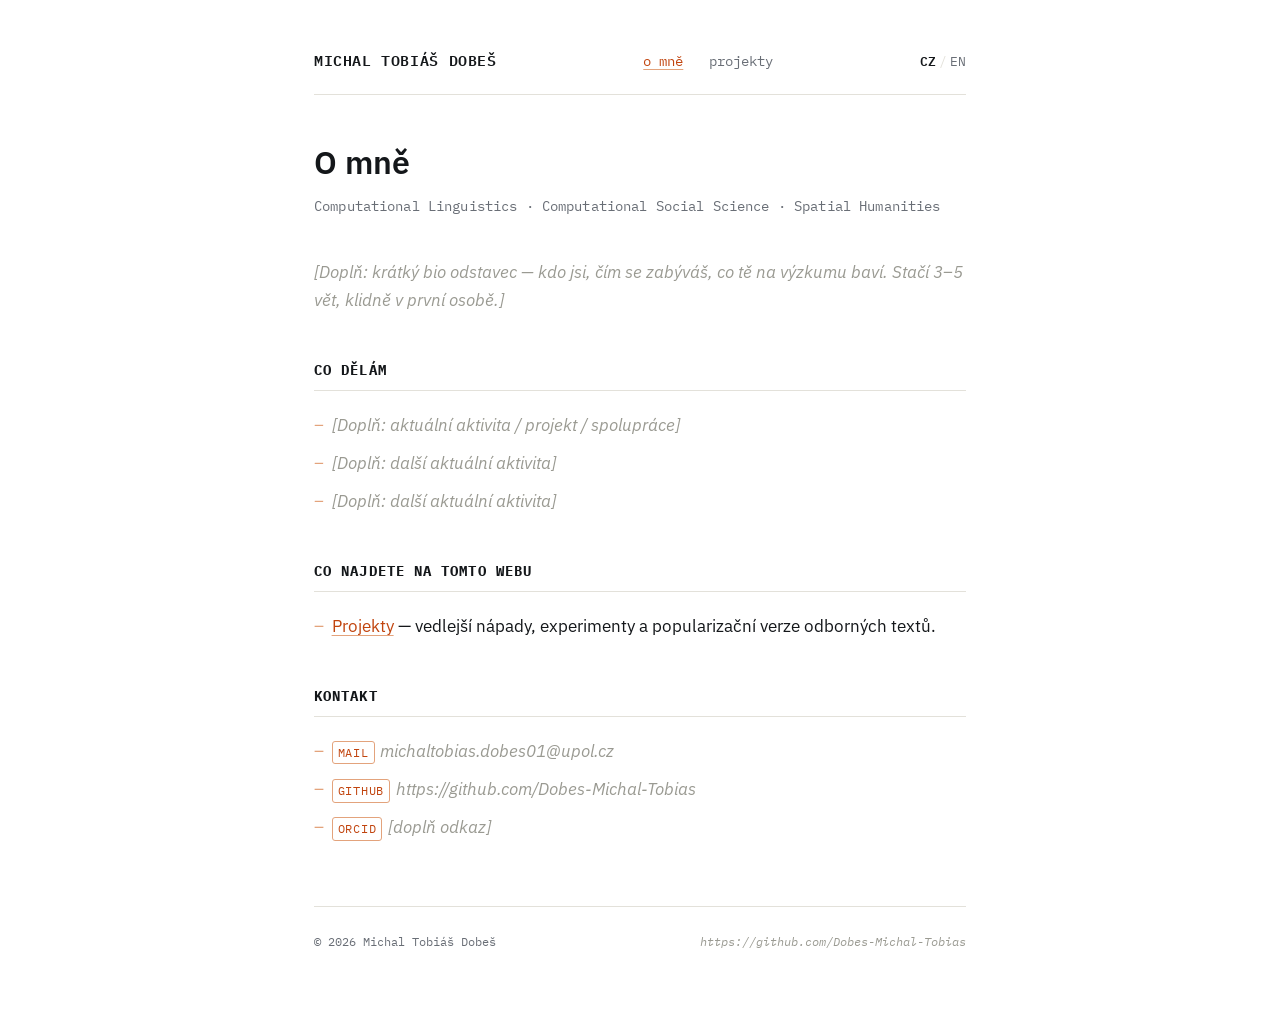
==== index.html @ f181318a "Základ osobního webu: struktura, design systém a stránky projektů Statický CZ/EN web bez frameworku " ====
<!doctype html>
<html lang="cs">
<head>
<meta charset="utf-8">
<meta name="viewport" content="width=device-width, initial-scale=1">
<title>Michal Tobiáš Dobeš</title>
<meta name="description" content="Osobní stránka Michala Tobiáše Dobeše — projekty a texty na pomezí computational linguistics, computational social science a spatial humanities.">
<link rel="alternate" hreflang="en" href="en/index.html">
<link rel="preconnect" href="https://fonts.googleapis.com">
<link rel="preconnect" href="https://fonts.gstatic.com" crossorigin>
<link href="https://fonts.googleapis.com/css2?family=IBM+Plex+Mono:wght@400;500;600&family=IBM+Plex+Sans:wght@400;500;600;700&display=swap" rel="stylesheet">
<link rel="stylesheet" href="styles.css">
</head>
<body>
<div class="wrap">

<header class="site">
  <div class="site-name"><a href="index.html">Michal Tobiáš Dobeš</a></div>
  <nav class="site-nav" aria-label="Hlavní navigace">
    <a href="index.html" aria-current="page">o mně</a>
    <a href="projekty.html">projekty</a>
  </nav>
  <div class="lang-switch">
    <a class="active" href="index.html">CZ</a><span>/</span><a href="en/index.html">EN</a>
  </div>
</header>

<main>
  <h1 class="page-title">O mně</h1>
  <p class="subtitle">Computational Linguistics · Computational Social Science · Spatial Humanities</p>

  <section class="block">
    <p class="placeholder">[Doplň: krátký bio odstavec — kdo jsi, čím se zabýváš, co tě na výzkumu baví. Stačí 3–5 vět, klidně v první osobě.]</p>
  </section>

  <section class="block">
    <h2 class="section-label">co dělám</h2>
    <ul class="plain">
      <li class="placeholder">[Doplň: aktuální aktivita / projekt / spolupráce]</li>
      <li class="placeholder">[Doplň: další aktuální aktivita]</li>
      <li class="placeholder">[Doplň: další aktuální aktivita]</li>
    </ul>
  </section>

  <section class="block">
    <h2 class="section-label">co najdete na tomto webu</h2>
    <ul class="plain">
      <li><a href="projekty.html">Projekty</a> — vedlejší nápady, experimenty a popularizační verze odborných textů.</li>
    </ul>
  </section>

  <section class="block">
    <h2 class="section-label">kontakt</h2>
    <ul class="plain">
      <li><span class="tag">mail</span><span class="placeholder">michaltobias.dobes01@upol.cz</span></li>
      <li><span class="tag">github</span><span class="placeholder">https://github.com/Dobes-Michal-Tobias</span></li>
      <li><span class="tag">orcid</span><span class="placeholder">[doplň odkaz]</span></li>
    </ul>
  </section>
</main>

<footer class="site">
  <span>© 2026 Michal Tobiáš Dobeš</span>
  <span class="placeholder">https://github.com/Dobes-Michal-Tobias</span>
</footer>

</div>
</body>
</html>
---- styles.css ----
/* Michal Tobiáš Dobeš — osobní web
   Token system: bílé pozadí, černý sans text, terakotová akcentní barva, IBM Plex Mono pro štítky/metadata */

:root {
  --bg: #ffffff;
  --ink: #14171a;
  --accent: #c1440e;
  --accent-soft: #e3a37c;
  --muted: #696e76;
  --rule: #e3e1da;
  --placeholder: #9a9a92;
  --max-width: 700px;
  --font-mono: 'IBM Plex Mono', ui-monospace, SFMono-Regular, Menlo, monospace;
  --font-sans: 'IBM Plex Sans', system-ui, -apple-system, sans-serif;
}

* { box-sizing: border-box; }

html { scroll-behavior: smooth; }

body {
  margin: 0;
  background: var(--bg);
  color: var(--ink);
  font-family: var(--font-sans);
  font-size: 1.05rem;
  line-height: 1.7;
  -webkit-font-smoothing: antialiased;
}

a {
  color: var(--accent);
  text-decoration: underline;
  text-decoration-color: var(--accent-soft);
  text-underline-offset: 3px;
}
a:hover { text-decoration-color: var(--accent); }
a:focus-visible, button:focus-visible {
  outline: 2px solid var(--accent);
  outline-offset: 3px;
}

.wrap {
  max-width: var(--max-width);
  margin: 0 auto;
  padding: 3rem 1.5rem 4rem;
}

/* Header */
header.site {
  display: flex;
  justify-content: space-between;
  align-items: baseline;
  flex-wrap: wrap;
  gap: .75rem 1.5rem;
  padding-bottom: 1.25rem;
  border-bottom: 1px solid var(--rule);
  margin-bottom: 2.5rem;
}
.site-name {
  font-family: var(--font-mono);
  font-weight: 600;
  letter-spacing: .04em;
  font-size: .95rem;
  text-transform: uppercase;
}
.site-name a { color: var(--ink); text-decoration: none; }

nav.site-nav { font-family: var(--font-mono); font-size: .85rem; }
nav.site-nav a {
  margin-right: 1.1rem;
  text-decoration: none;
  color: var(--muted);
}
nav.site-nav a:last-child { margin-right: 0; }
nav.site-nav a:hover,
nav.site-nav a[aria-current="page"] {
  color: var(--accent);
  text-decoration: underline;
  text-decoration-color: var(--accent-soft);
}

.lang-switch { font-family: var(--font-mono); font-size: .8rem; }
.lang-switch a { text-decoration: none; color: var(--muted); }
.lang-switch a.active { color: var(--ink); font-weight: 600; }
.lang-switch span { color: var(--rule); margin: 0 .25em; }

/* Page heading block */
.eyebrow {
  font-family: var(--font-mono);
  font-size: .75rem;
  letter-spacing: .08em;
  text-transform: uppercase;
  color: var(--accent);
  margin: 0 0 .35rem;
}
h1.page-title {
  font-family: var(--font-sans);
  font-weight: 600;
  font-size: 2rem;
  margin: 0 0 .35rem;
}
.subtitle {
  font-family: var(--font-mono);
  font-size: .85rem;
  color: var(--muted);
  margin: 0 0 2.5rem;
  letter-spacing: .01em;
}
.subtitle.with-dates { margin-bottom: .5rem; }

.page-dates {
  font-family: var(--font-mono);
  font-size: .75rem;
  color: var(--placeholder);
  margin: 0 0 2.5rem;
}

/* Section blocks */
section.block { margin-bottom: 2.75rem; }
h2.section-label {
  font-family: var(--font-mono);
  font-size: .85rem;
  letter-spacing: .08em;
  text-transform: uppercase;
  color: var(--ink);
  border-bottom: 1px solid var(--rule);
  padding-bottom: .5rem;
  margin: 0 0 1.25rem;
}

ul.plain { list-style: none; padding: 0; margin: 0; }
ul.plain li { position: relative; padding-left: 1.1rem; margin-bottom: .6rem; }
ul.plain li::before { content: "–"; position: absolute; left: 0; color: var(--accent-soft); }

/* NLP-annotation style tag — the page's signature element */
.tag {
  display: inline-block;
  font-family: var(--font-mono);
  font-size: .72rem;
  letter-spacing: .06em;
  text-transform: uppercase;
  color: var(--accent);
  border: 1px solid var(--accent-soft);
  border-radius: 3px;
  padding: .1em .45em;
  margin-right: .5em;
}

/* Entry cards (projects / courses) */
.entry { padding: 1.4rem 0; border-bottom: 1px solid var(--rule); }
.entry:last-child { border-bottom: none; }
.entry-meta { font-family: var(--font-mono); font-size: .78rem; color: var(--muted); margin: 0 0 .5rem; }
.entry-title { font-size: 1.2rem; font-weight: 600; margin: 0 0 .5rem; }
.entry-desc { margin: 0 0 .7rem; }
.entry-link { font-family: var(--font-mono); font-size: .85rem; margin: 0; }

.placeholder { color: var(--placeholder); font-style: italic; }

/* Footer */
footer.site {
  margin-top: 4rem;
  padding-top: 1.5rem;
  border-top: 1px solid var(--rule);
  font-family: var(--font-mono);
  font-size: .78rem;
  color: var(--muted);
  display: flex;
  justify-content: space-between;
  flex-wrap: wrap;
  gap: .5rem 1rem;
}
footer.site a { color: var(--muted); }

@media (max-width: 560px) {
  header.site { flex-direction: column; align-items: flex-start; }
  .wrap { padding: 2rem 1.25rem 3rem; }
  h1.page-title { font-size: 1.6rem; }
}
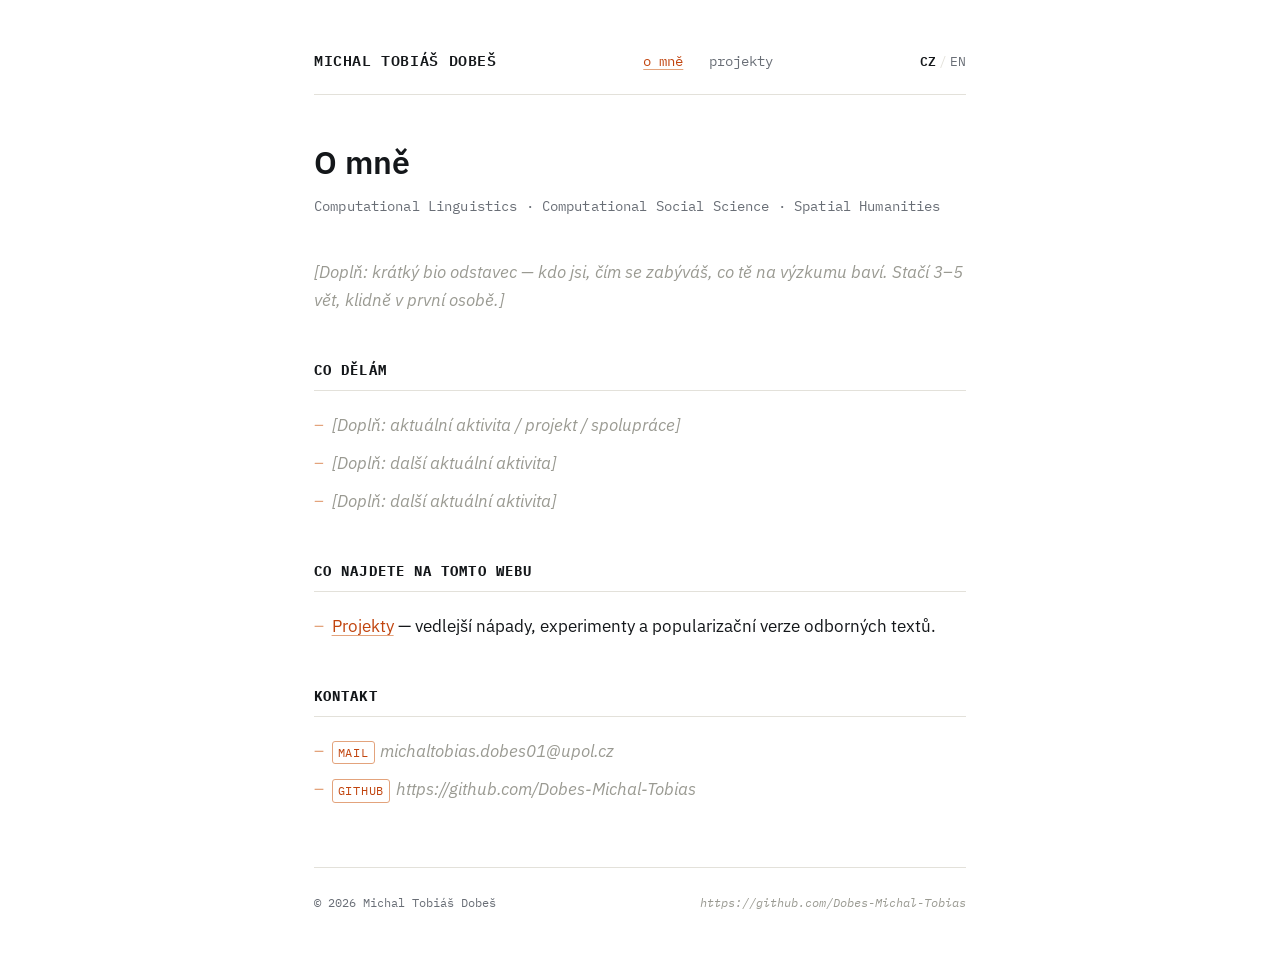
==== commit 0a5abe46: "Odstranění nevyplněného řádku s ORCID z kontaktní sekce Zatím bez ORCID profilu — prázdný placeholde" ====
--- a/index.html
+++ b/index.html
@@ -54,7 +54,6 @@
     <ul class="plain">
       <li><span class="tag">mail</span><span class="placeholder">michaltobias.dobes01@upol.cz</span></li>
       <li><span class="tag">github</span><span class="placeholder">https://github.com/Dobes-Michal-Tobias</span></li>
-      <li><span class="tag">orcid</span><span class="placeholder">[doplň odkaz]</span></li>
     </ul>
   </section>
 </main>
--- a/styles.css
+++ b/styles.css
@@ -147,6 +147,27 @@
   margin-right: .5em;
 }
 
+/* Sort control (project list) */
+.sort-control {
+  font-family: var(--font-mono);
+  font-size: .8rem;
+  color: var(--muted);
+  margin: 0 0 1.5rem;
+}
+.sort-control .sort-btn {
+  font-family: var(--font-mono);
+  font-size: .8rem;
+  background: none;
+  border: none;
+  padding: 0;
+  margin: 0 .15em;
+  cursor: pointer;
+  color: var(--muted);
+}
+.sort-control .sort-btn:hover { color: var(--accent); }
+.sort-control .sort-btn.active { color: var(--ink); font-weight: 600; text-decoration: underline; text-decoration-color: var(--accent-soft); }
+.sort-control .sep { color: var(--rule); }
+
 /* Entry cards (projects / courses) */
 .entry { padding: 1.4rem 0; border-bottom: 1px solid var(--rule); }
 .entry:last-child { border-bottom: none; }
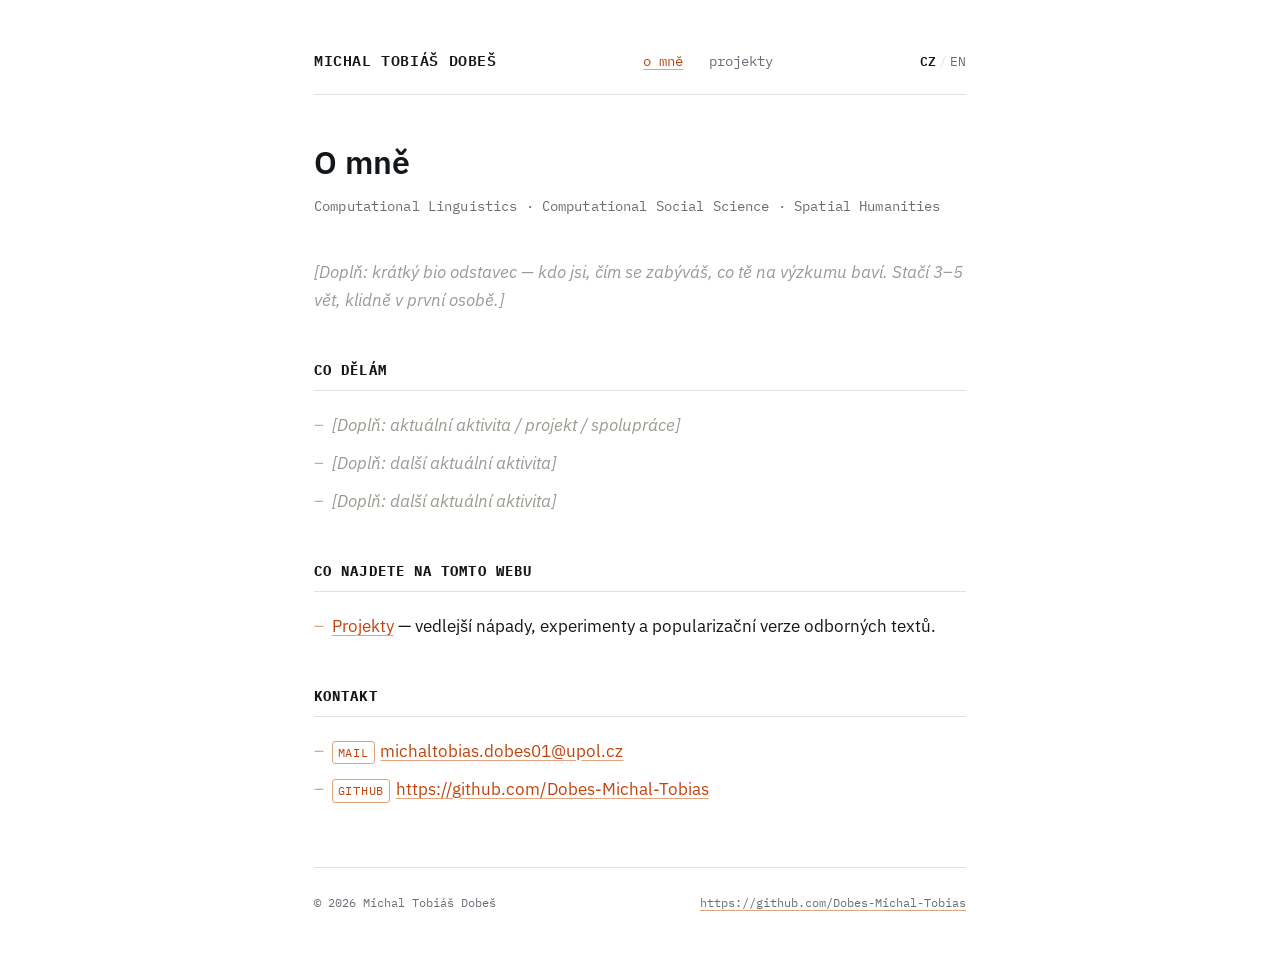
==== commit 75126f87: "Zprovoznění GitHub a e-mailového odkazu v kontaktech a patičce Adresy byly vyplněné, ale zůstávaly j" ====
--- a/index.html
+++ b/index.html
@@ -52,15 +52,15 @@
   <section class="block">
     <h2 class="section-label">kontakt</h2>
     <ul class="plain">
-      <li><span class="tag">mail</span><span class="placeholder">michaltobias.dobes01@upol.cz</span></li>
-      <li><span class="tag">github</span><span class="placeholder">https://github.com/Dobes-Michal-Tobias</span></li>
+      <li><span class="tag">mail</span><a href="mailto:michaltobias.dobes01@upol.cz">michaltobias.dobes01@upol.cz</a></li>
+      <li><span class="tag">github</span><a href="https://github.com/Dobes-Michal-Tobias" target="_blank" rel="noopener noreferrer">https://github.com/Dobes-Michal-Tobias</a></li>
     </ul>
   </section>
 </main>
 
 <footer class="site">
   <span>© 2026 Michal Tobiáš Dobeš</span>
-  <span class="placeholder">https://github.com/Dobes-Michal-Tobias</span>
+  <a href="https://github.com/Dobes-Michal-Tobias" target="_blank" rel="noopener noreferrer">https://github.com/Dobes-Michal-Tobias</a>
 </footer>
 
 </div>
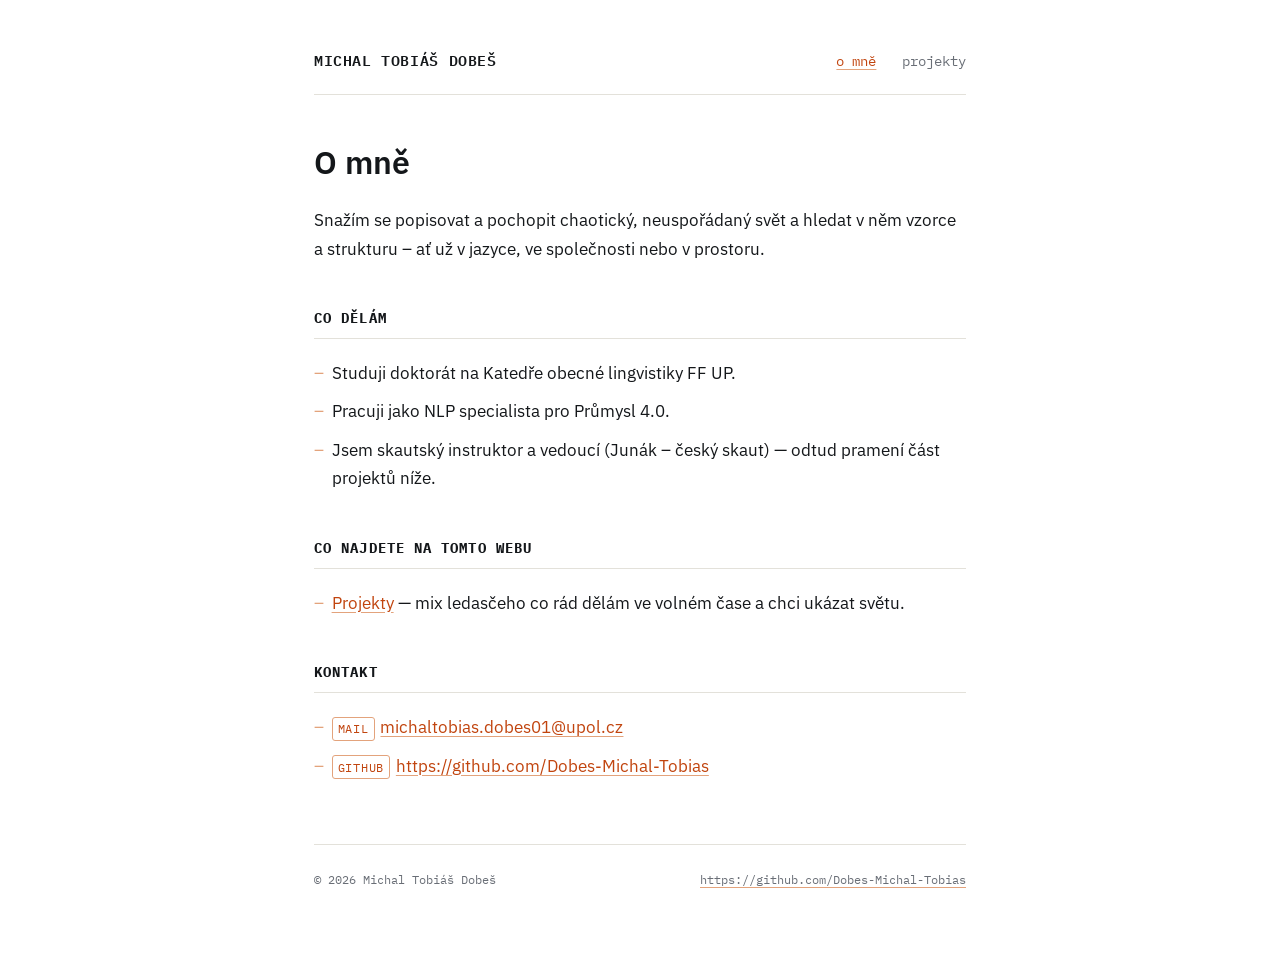
==== commit ae654b41: "Doplnění bio a skautské role na hlavní stránce, dočasné skrytí anglické verze" ====
--- a/index.html
+++ b/index.html
@@ -5,7 +5,12 @@
 <meta name="viewport" content="width=device-width, initial-scale=1">
 <title>Michal Tobiáš Dobeš</title>
 <meta name="description" content="Osobní stránka Michala Tobiáše Dobeše — projekty a texty na pomezí computational linguistics, computational social science a spatial humanities.">
-<link rel="alternate" hreflang="en" href="en/index.html">
+<link rel="icon" href="assets/favicon.svg" type="image/svg+xml">
+<meta property="og:type" content="website">
+<meta property="og:locale" content="cs_CZ">
+<meta property="og:title" content="Michal Tobiáš Dobeš">
+<meta property="og:description" content="Osobní stránka Michala Tobiáše Dobeše — projekty a texty na pomezí computational linguistics, computational social science a spatial humanities.">
+<meta name="twitter:card" content="summary">
 <link rel="preconnect" href="https://fonts.googleapis.com">
 <link rel="preconnect" href="https://fonts.gstatic.com" crossorigin>
 <link href="https://fonts.googleapis.com/css2?family=IBM+Plex+Mono:wght@400;500;600&family=IBM+Plex+Sans:wght@400;500;600;700&display=swap" rel="stylesheet">
@@ -20,32 +25,29 @@
     <a href="index.html" aria-current="page">o mně</a>
     <a href="projekty.html">projekty</a>
   </nav>
-  <div class="lang-switch">
-    <a class="active" href="index.html">CZ</a><span>/</span><a href="en/index.html">EN</a>
-  </div>
 </header>
 
 <main>
   <h1 class="page-title">O mně</h1>
-  <p class="subtitle">Computational Linguistics · Computational Social Science · Spatial Humanities</p>
+ <!--  <p class="subtitle">Computational Linguistics · Computational Social Science · Spatial Analysis</p> -->
 
   <section class="block">
-    <p class="placeholder">[Doplň: krátký bio odstavec — kdo jsi, čím se zabýváš, co tě na výzkumu baví. Stačí 3–5 vět, klidně v první osobě.]</p>
+    <p>Snažím se popisovat a pochopit chaotický, neuspořádaný svět a hledat v něm vzorce a strukturu – ať už v jazyce, ve společnosti nebo v prostoru.</p>
   </section>
 
   <section class="block">
     <h2 class="section-label">co dělám</h2>
     <ul class="plain">
-      <li class="placeholder">[Doplň: aktuální aktivita / projekt / spolupráce]</li>
-      <li class="placeholder">[Doplň: další aktuální aktivita]</li>
-      <li class="placeholder">[Doplň: další aktuální aktivita]</li>
+      <li>Studuji doktorát na Katedře obecné lingvistiky FF UP.</li>
+      <li>Pracuji jako NLP specialista pro Průmysl 4.0.</li>
+      <li>Jsem skautský instruktor a vedoucí (Junák – český skaut) — odtud pramení část projektů níže.</li>
     </ul>
   </section>
 
   <section class="block">
     <h2 class="section-label">co najdete na tomto webu</h2>
     <ul class="plain">
-      <li><a href="projekty.html">Projekty</a> — vedlejší nápady, experimenty a popularizační verze odborných textů.</li>
+      <li><a href="projekty.html">Projekty</a> — mix ledasčeho co rád dělám ve volném čase a chci ukázat světu.</li>
     </ul>
   </section>
 
--- a/styles.css
+++ b/styles.css
@@ -167,6 +167,18 @@
 .sort-control .sort-btn:hover { color: var(--accent); }
 .sort-control .sort-btn.active { color: var(--ink); font-weight: 600; text-decoration: underline; text-decoration-color: var(--accent-soft); }
 .sort-control .sep { color: var(--rule); }
+.sort-control .sort-dir-btn {
+  font-family: var(--font-mono);
+  font-size: .8rem;
+  background: none;
+  border: none;
+  padding: 0;
+  margin-left: .6em;
+  cursor: pointer;
+  color: var(--ink);
+  line-height: 1;
+}
+.sort-control .sort-dir-btn:hover { color: var(--accent); }
 
 /* Entry cards (projects / courses) */
 .entry { padding: 1.4rem 0; border-bottom: 1px solid var(--rule); }
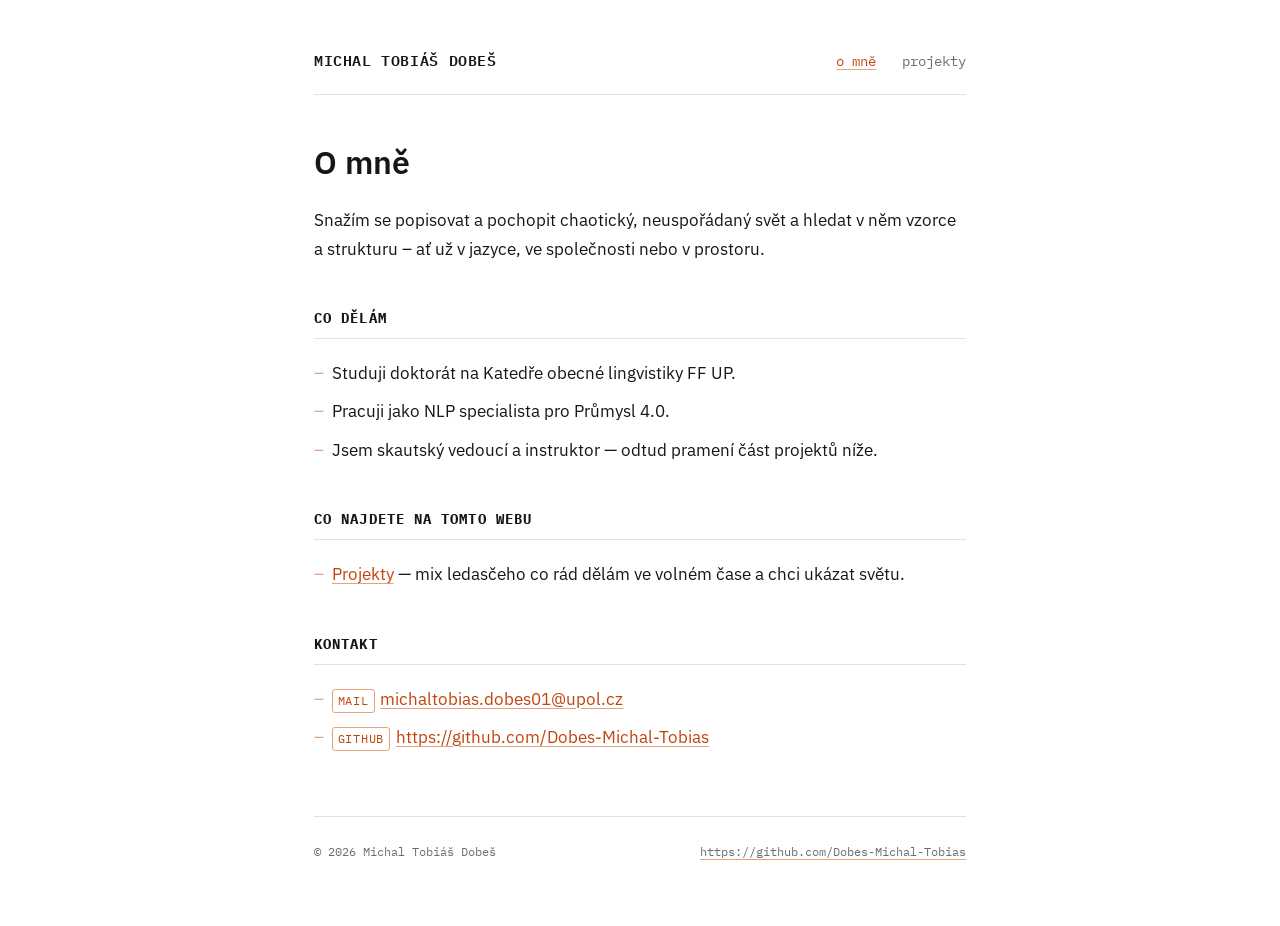
==== commit a4fe4c26: "Přeformulování popisu skautské role na hlavní stránce" ====
--- a/index.html
+++ b/index.html
@@ -40,7 +40,7 @@
     <ul class="plain">
       <li>Studuji doktorát na Katedře obecné lingvistiky FF UP.</li>
       <li>Pracuji jako NLP specialista pro Průmysl 4.0.</li>
-      <li>Jsem skautský instruktor a vedoucí (Junák – český skaut) — odtud pramení část projektů níže.</li>
+      <li>Jsem skautský vedoucí a instruktor — odtud pramení část projektů níže.</li>
     </ul>
   </section>
 
